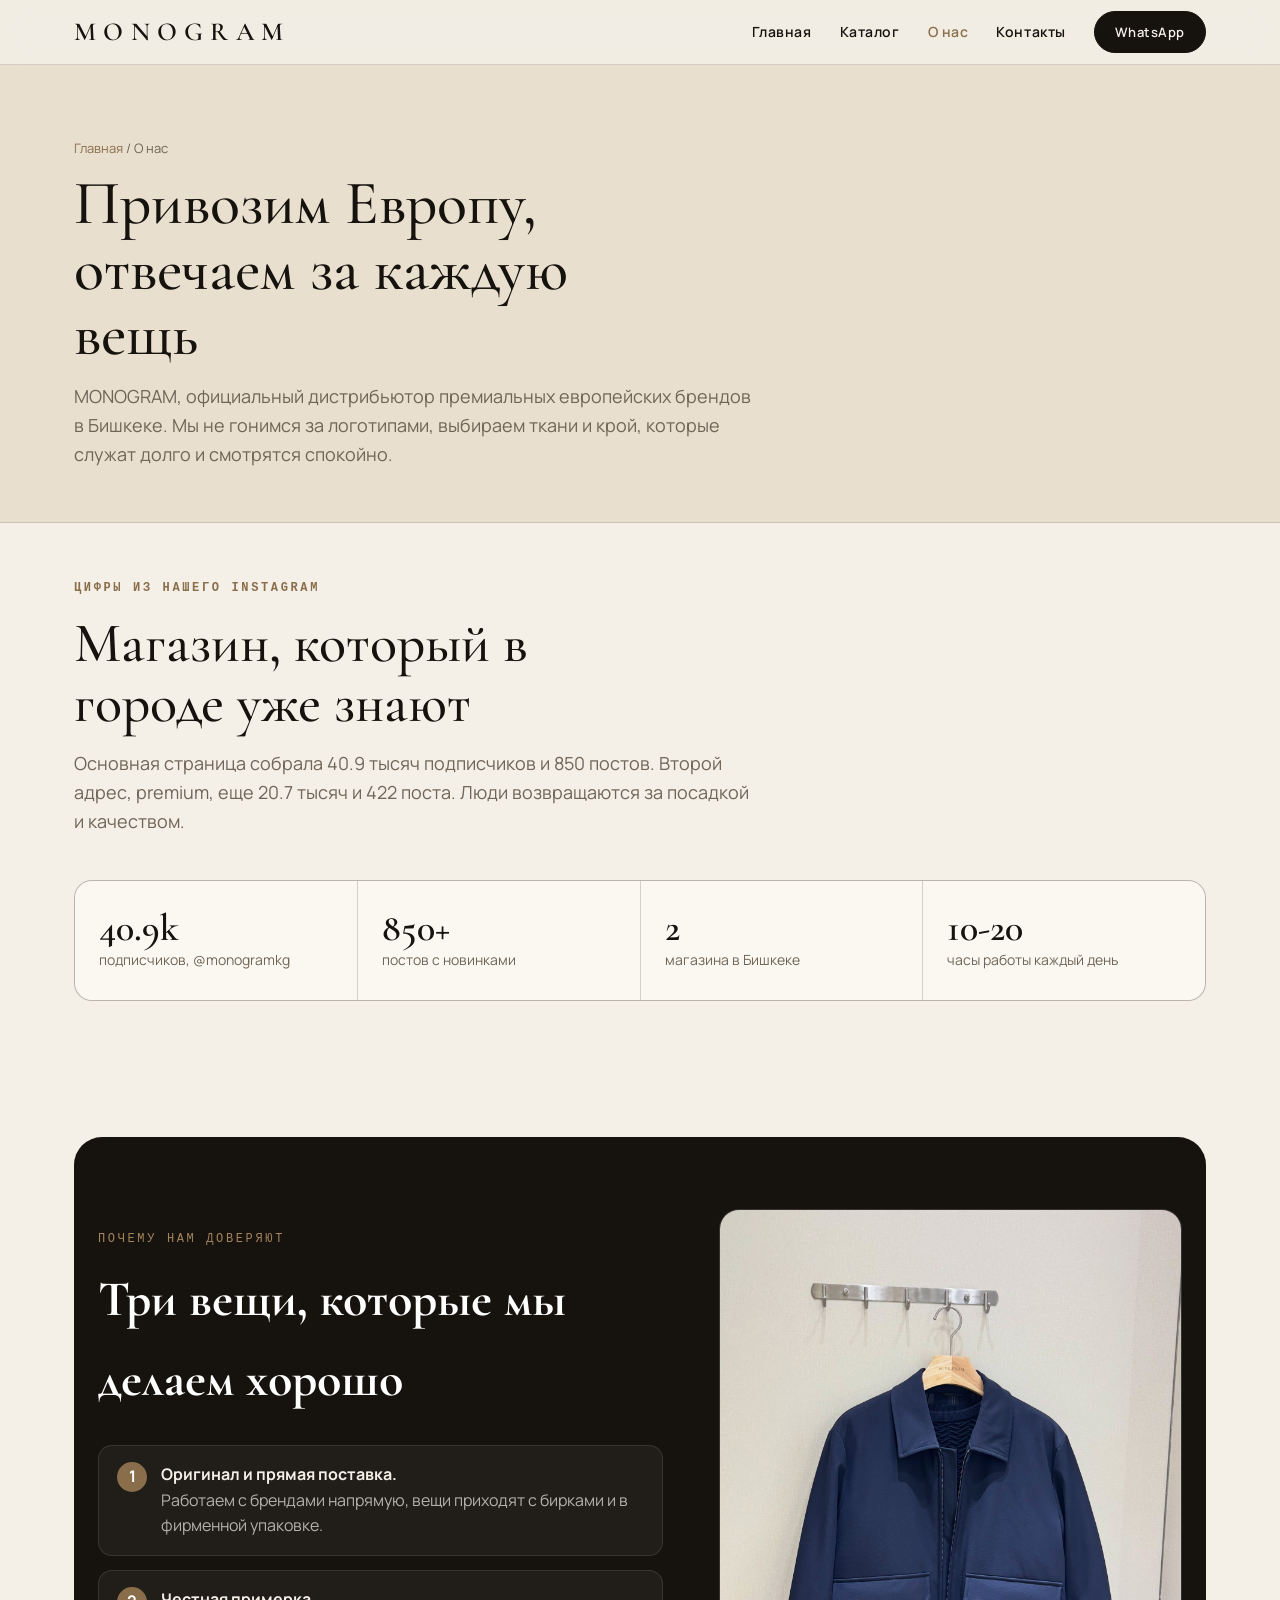
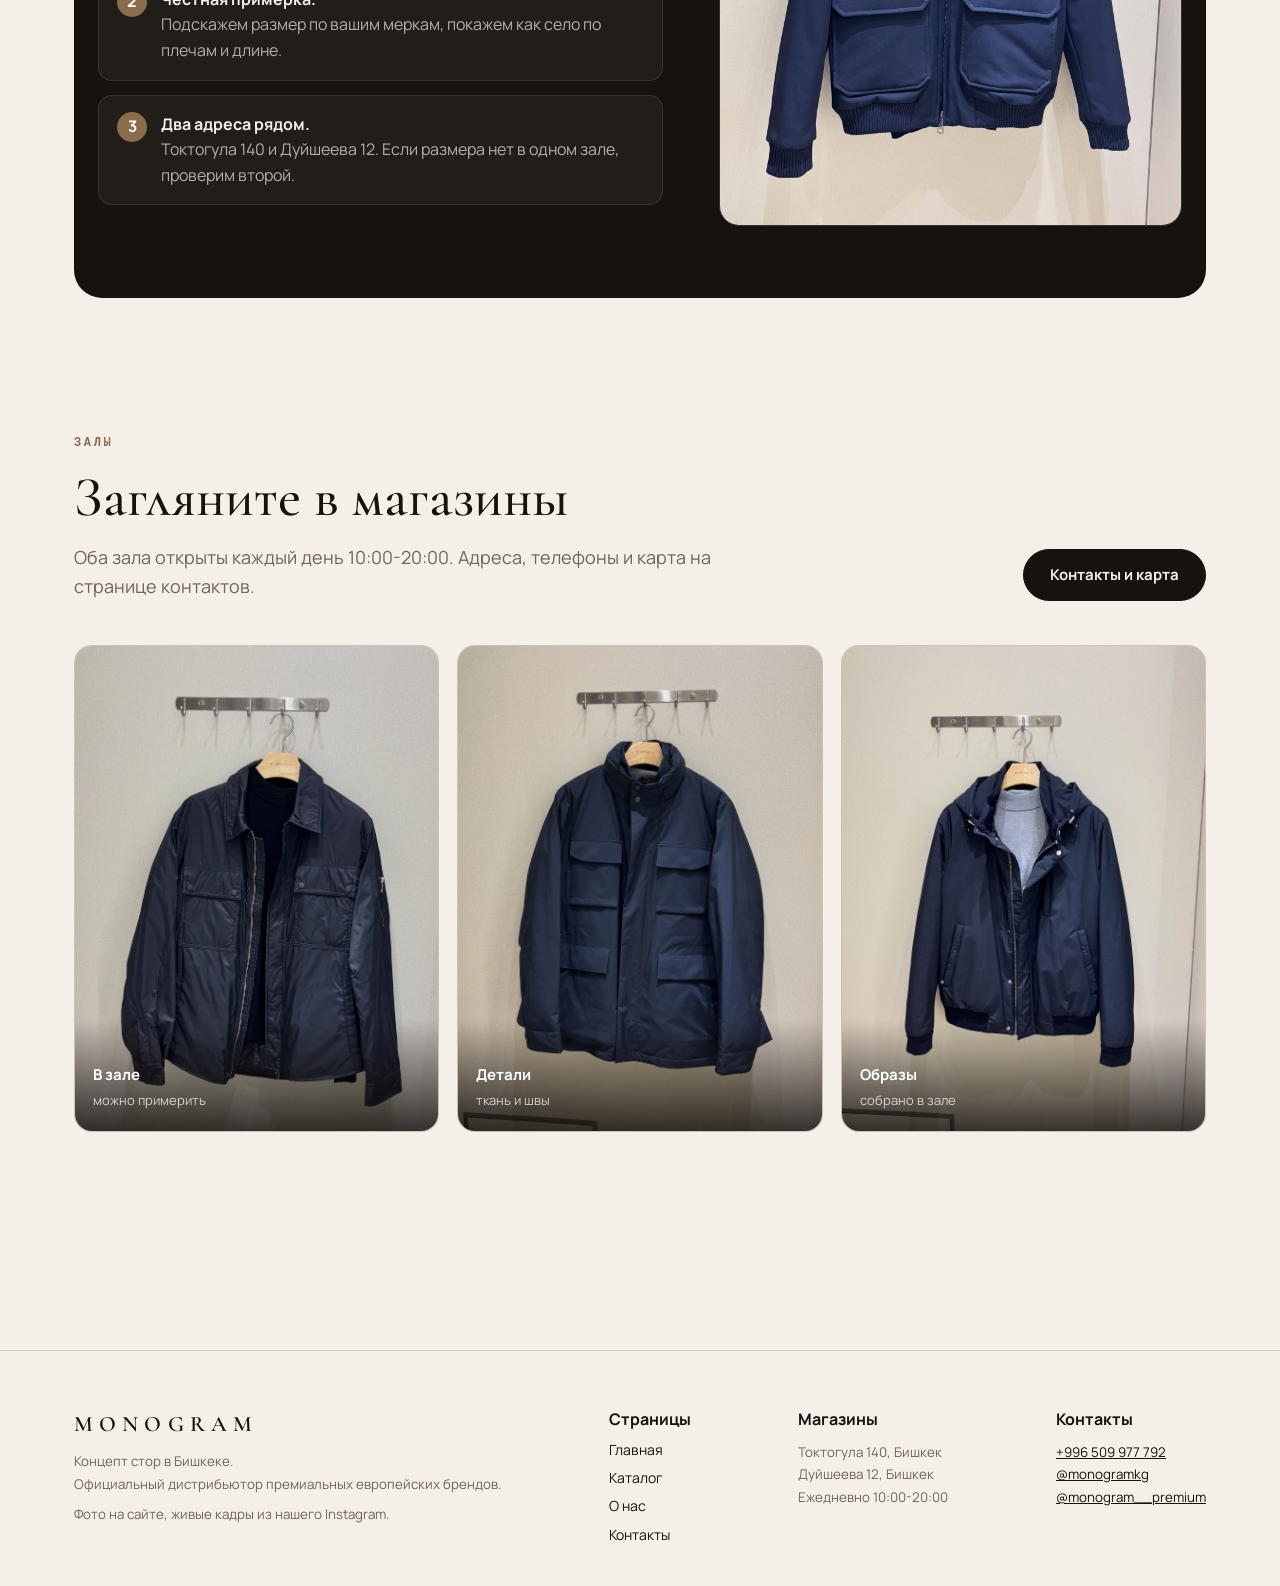
==== about.html @ c0bdc894 "Multipage site: home, catalog, about, contacts with shared styles" ====
<!DOCTYPE html>
<html lang="ru">
<head>
<meta charset="UTF-8">
<meta name="viewport" content="width=device-width, initial-scale=1.0">
<title>О нас, MONOGRAM Бишкек</title>
<meta name="description" content="MONOGRAM, концепт стор в Бишкеке. Официальный дистрибьютор премиальных европейских брендов. Оригинал, честная примерка, два магазина.">
<meta property="og:title" content="О нас, MONOGRAM Бишкек">
<meta property="og:type" content="website">
<link rel="icon" href="data:image/svg+xml,%3Csvg xmlns='http://www.w3.org/2000/svg' viewBox='0 0 64 64'%3E%3Crect width='64' height='64' rx='14' fill='%2316120d'/%3E%3Ctext x='32' y='42' font-family='Georgia,serif' font-size='34' fill='%23f4efe7' text-anchor='middle'%3EM%3C/text%3E%3C/svg%3E">
<link rel="preconnect" href="https://fonts.googleapis.com">
<link rel="preconnect" href="https://fonts.gstatic.com" crossorigin>
<link href="https://fonts.googleapis.com/css2?family=Cormorant+Garamond:ital,wght@0,400;0,500;0,600;1,400&family=Manrope:wght@400;500;600;700&display=swap" rel="stylesheet">
<link rel="stylesheet" href="styles.css">
</head>
<body>

<nav>
  <div class="wrap nav-in">
    <a class="logo" href="index.html">MONOGRAM</a>
    <div class="nav-links">
      <a href="index.html">Главная</a>
      <a href="catalog.html">Каталог</a>
      <a href="about.html" class="active">О нас</a>
      <a href="contacts.html">Контакты</a>
      <a class="btn small" href="https://wa.me/996509977792?text=%D0%97%D0%B4%D1%80%D0%B0%D0%B2%D1%81%D1%82%D0%B2%D1%83%D0%B9%D1%82%D0%B5!%20%D0%9F%D0%BE%D0%B4%D1%81%D0%BA%D0%B0%D0%B6%D0%B8%D1%82%D0%B5%20%D0%BF%D1%80%D0%BE%20%D0%BD%D0%B0%D0%BB%D0%B8%D1%87%D0%B8%D0%B5%20%D1%80%D0%B0%D0%B7%D0%BC%D0%B5%D1%80%D0%B0" target="_blank" rel="noopener">WhatsApp</a>
    </div>
  </div>
</nav>

<header class="page-hero">
  <div class="wrap">
    <div class="crumbs"><a href="index.html">Главная</a> / О нас</div>
    <h1>Привозим Европу, отвечаем за каждую вещь</h1>
    <p>MONOGRAM, официальный дистрибьютор премиальных европейских брендов в Бишкеке. Мы не гонимся за логотипами, выбираем ткани и крой, которые служат долго и смотрятся спокойно.</p>
  </div>
</header>

<main>
<section style="padding-top:56px">
  <div class="wrap">
    <div class="mono eyebrow rv">цифры из нашего Instagram</div>
    <h2 class="title serif rv">Магазин, который в городе уже знают</h2>
    <p class="lead rv">Основная страница собрала 40.9 тысяч подписчиков и 850 постов. Второй адрес, premium, еще 20.7 тысяч и 422 поста. Люди возвращаются за посадкой и качеством.</p>
    <div class="stats rv">
      <div class="stat"><b>40.9k</b><small>подписчиков, @monogramkg</small></div>
      <div class="stat"><b>850+</b><small>постов с новинками</small></div>
      <div class="stat"><b>2</b><small>магазина в Бишкеке</small></div>
      <div class="stat"><b>10-20</b><small>часы работы каждый день</small></div>
    </div>
  </div>
</section>

<section style="padding-top:40px">
  <div class="wrap">
    <div class="about rv">
      <div class="wrap">
        <div>
          <div class="mono" style="color:var(--bronze2)">почему нам доверяют</div>
          <h2 class="serif" style="font-size:clamp(30px,4vw,50px);margin-top:10px">Три вещи, которые мы делаем хорошо</h2>
          <div class="checks">
            <div class="check"><i>1</i><div><b>Оригинал и прямая поставка.</b><br><span style="color:rgba(255,255,255,.65)">Работаем с брендами напрямую, вещи приходят с бирками и в фирменной упаковке.</span></div></div>
            <div class="check"><i>2</i><div><b>Честная примерка.</b><br><span style="color:rgba(255,255,255,.65)">Подскажем размер по вашим меркам, покажем как село по плечам и длине.</span></div></div>
            <div class="check"><i>3</i><div><b>Два адреса рядом.</b><br><span style="color:rgba(255,255,255,.65)">Токтогула 140 и Дуйшеева 12. Если размера нет в одном зале, проверим второй.</span></div></div>
          </div>
        </div>
        <div class="about-photo"><img src="assets/post-3.jpg" alt="Куртка в магазине Monogram"></div>
      </div>
    </div>
  </div>
</section>

<section style="padding-top:40px">
  <div class="wrap">
    <div class="teaser rv">
      <div>
        <div class="mono eyebrow">залы</div>
        <h2 class="title serif">Загляните в магазины</h2>
        <p class="lead">Оба зала открыты каждый день 10:00-20:00. Адреса, телефоны и карта на странице контактов.</p>
      </div>
      <a class="btn" href="contacts.html">Контакты и карта</a>
    </div>
    <div class="grid">
      <div class="card rv"><img src="assets/post-9.jpg" alt="Зал Monogram" loading="lazy"><div class="cap"><b>В зале</b><small>можно примерить</small></div></div>
      <div class="card rv"><img src="assets/post-6.jpg" alt="Детали вещей" loading="lazy"><div class="cap"><b>Детали</b><small>ткань и швы</small></div></div>
      <div class="card rv"><img src="assets/post-7.jpg" alt="Образ из магазина" loading="lazy"><div class="cap"><b>Образы</b><small>собрано в зале</small></div></div>
    </div>
    <div class="rv" style="margin-top:30px"><a class="btn ghost" href="catalog.html">Смотреть весь каталог</a></div>
  </div>
</section>
</main>

<footer>
  <div class="wrap foot">
    <div>
      <a class="logo" href="index.html" style="font-size:22px">MONOGRAM</a>
      <small>Концепт стор в Бишкеке.<br>Официальный дистрибьютор премиальных европейских брендов.</small>
      <small>Фото на сайте, живые кадры из нашего Instagram.</small>
    </div>
    <div>
      <b>Страницы</b>
      <nav><a href="index.html">Главная</a><a href="catalog.html">Каталог</a><a href="about.html">О нас</a><a href="contacts.html">Контакты</a></nav>
    </div>
    <div>
      <b>Магазины</b>
      <small>Токтогула 140, Бишкек<br>Дуйшеева 12, Бишкек<br>Ежедневно 10:00-20:00</small>
    </div>
    <div>
      <b>Контакты</b>
      <small><a href="tel:+996509977792">+996 509 977 792</a><br>
      <a href="https://www.instagram.com/monogramkg" target="_blank" rel="noopener">@monogramkg</a><br>
      <a href="https://www.instagram.com/monogram__premium" target="_blank" rel="noopener">@monogram__premium</a></small>
    </div>
  </div>
</footer>

<div class="lb" id="lb"><button id="lbClose" aria-label="Закрыть">×</button><img id="lbImg" src="" alt="Фото крупно"></div>
<script src="script.js"></script>
</body>
</html>
---- styles.css ----
:root{
  --ivory:#f4efe7;
  --sand:#e9dfcf;
  --sand2:#ded2ba;
  --ink:#16120d;
  --ink2:#241e16;
  --bronze:#8a6e4b;
  --bronze2:#a5855c;
  --muted:#6f6558;
  --line:rgba(22,18,13,.14);
  --card:#fbf8f2;
}
*{margin:0;padding:0;box-sizing:border-box}
html{scroll-behavior:smooth}
body{
  font-family:"Manrope",system-ui,-apple-system,"Segoe UI",Roboto,sans-serif;
  background:var(--ivory);
  color:var(--ink);
  line-height:1.6;
  overflow-x:hidden;
}
::selection{background:var(--bronze);color:#fff}
.serif{font-family:"Cormorant Garamond",Georgia,serif}
.mono{font-family:ui-monospace,SFMono-Regular,Menlo,Consolas,monospace;font-size:12px;letter-spacing:.22em;text-transform:uppercase}
.wrap{max-width:1180px;margin:0 auto;padding:0 24px}
/* NAV */
nav{
  position:fixed;inset:0 0 auto 0;z-index:50;
  backdrop-filter:blur(14px);-webkit-backdrop-filter:blur(14px);
  background:rgba(244,239,231,.86);
  border-bottom:1px solid var(--line);
}
.nav-in{display:flex;align-items:center;justify-content:space-between;height:64px}
.logo{font-family:"Cormorant Garamond",serif;font-size:26px;letter-spacing:.28em;font-weight:600;text-decoration:none;color:var(--ink)}
.nav-links{display:flex;gap:28px;align-items:center}
.nav-links a{color:var(--ink);text-decoration:none;font-size:14px;font-weight:600;letter-spacing:.04em}
.nav-links a:hover{color:var(--bronze)}
.nav-links a.active{color:var(--bronze)}
.nav-links a.btn{color:var(--ivory)}
.nav-links a.btn.ghost{color:var(--ink)}
.btn{
  display:inline-flex;align-items:center;gap:10px;
  background:var(--ink);color:var(--ivory);
  padding:13px 26px;border-radius:999px;text-decoration:none;
  font-weight:700;font-size:15px;border:1px solid var(--ink);
  transition:transform .25s ease,background .25s ease,color .25s ease;
  cursor:pointer;
}
.btn:hover{background:var(--bronze);border-color:var(--bronze);transform:translateY(-2px)}
.btn.ghost{background:transparent;color:var(--ink)}
.btn.ghost:hover{background:var(--ink);color:var(--ivory)}
.btn.small{padding:10px 20px;font-size:13px}
/* HERO (home) */
.hero{position:relative;background:var(--ink);overflow:hidden}
.hero-bg{position:absolute;inset:0}
.hero-bg img{width:100%;height:100%;object-fit:cover;display:block}
.hero-bg::after{content:"";position:absolute;inset:0;background:linear-gradient(100deg,rgba(10,8,5,.74) 15%,rgba(10,8,5,.42) 55%,rgba(10,8,5,.18) 100%)}
.hero-in{position:relative;z-index:2;padding:168px 0 84px;min-height:92vh;display:flex;flex-direction:column;justify-content:center}
.hero .kicker{color:var(--sand2);margin-bottom:14px}
.hero h1{color:#fff;font-weight:500;line-height:1.04;font-size:clamp(40px,6.2vw,82px);max-width:14ch;text-shadow:0 2px 24px rgba(0,0,0,.45)}
.hero p{color:rgba(255,255,255,.86);max-width:48ch;margin-top:16px;font-size:17px}
.hero .row{display:flex;gap:14px;margin-top:28px;flex-wrap:wrap}
.btn.light{background:var(--ivory);color:var(--ink);border-color:var(--ivory)}
.btn.light:hover{background:var(--bronze2);border-color:var(--bronze2);color:#fff}
.btn.line{background:transparent;color:#fff;border-color:rgba(255,255,255,.5)}
.btn.line:hover{border-color:#fff;background:rgba(255,255,255,.12)}
.hero-meta{display:flex;gap:28px;flex-wrap:wrap;margin-top:46px;padding-top:22px;border-top:1px solid rgba(255,255,255,.22)}
.hero-meta div{color:rgba(255,255,255,.72);font-size:14px}
.hero-meta b{display:block;color:#fff;font-size:15px;margin-bottom:2px}
/* PAGE HERO (inner pages) */
.page-hero{background:var(--sand);border-bottom:1px solid var(--line);padding:138px 0 54px}
.page-hero h1{font-family:"Cormorant Garamond",serif;font-weight:500;font-size:clamp(36px,5vw,62px);line-height:1.06;margin-top:12px;max-width:20ch}
.page-hero p{color:var(--muted);font-size:18px;max-width:62ch;margin-top:14px}
.crumbs{font-size:13px;color:var(--muted)}
.crumbs a{color:var(--bronze);text-decoration:none}
/* MARQUEE */
.marquee{background:var(--ink);color:var(--sand);overflow:hidden;border-top:1px solid rgba(255,255,255,.08);padding:14px 0}
.marquee-track{display:flex;gap:56px;white-space:nowrap;animation:mq 26s linear infinite;width:max-content}
.marquee-track span{font-size:13px;letter-spacing:.3em;text-transform:uppercase}
@keyframes mq{to{transform:translateX(-50%)}}
/* SECTIONS */
section{padding:96px 0}
.eyebrow{color:var(--bronze);font-weight:700;margin-bottom:14px}
h2.title{font-family:"Cormorant Garamond",serif;font-weight:500;font-size:clamp(32px,4.4vw,56px);line-height:1.08;max-width:20ch}
.lead{color:var(--muted);font-size:18px;max-width:62ch;margin-top:16px}
.stats{display:grid;grid-template-columns:repeat(4,1fr);gap:1px;background:var(--line);border:1px solid var(--line);border-radius:18px;overflow:hidden;margin-top:44px}
.stat{background:var(--card);padding:28px 24px}
.stat b{font-family:"Cormorant Garamond",serif;font-size:38px;font-weight:600;display:block;line-height:1}
.stat small{color:var(--muted);font-size:14px}
/* COLLECTION */
.grid{display:grid;grid-template-columns:repeat(3,1fr);gap:18px;margin-top:44px}
.card{position:relative;border-radius:18px;overflow:hidden;background:var(--sand);aspect-ratio:3/4;cursor:pointer;border:1px solid var(--line)}
.card img{width:100%;height:100%;object-fit:cover;transition:transform .8s ease;display:block}
.card:hover img{transform:scale(1.05)}
.card .cap{position:absolute;left:0;right:0;bottom:0;padding:44px 18px 18px;background:linear-gradient(180deg,transparent,rgba(10,8,5,.78));color:#fff}
.card .cap b{font-size:15px;display:block}
.card .cap small{opacity:.75;font-size:13px}
.card.hide{display:none}
.filters{display:flex;gap:10px;flex-wrap:wrap;margin-top:30px}
.chip{background:transparent;border:1px solid var(--line);border-radius:999px;padding:10px 22px;font-size:14px;font-weight:600;color:var(--ink);cursor:pointer;font-family:inherit}
.chip.on{background:var(--ink);color:var(--ivory);border-color:var(--ink)}
/* ABOUT */
.about{background:var(--ink);color:var(--ivory);border-radius:28px;padding:72px 0;position:relative;overflow:hidden}
.about .wrap{display:grid;grid-template-columns:1.1fr .9fr;gap:56px;align-items:center}
.about h2{color:#fff}
.about p{color:rgba(244,239,231,.78);margin-top:16px;font-size:17px}
.checks{margin-top:26px;display:grid;gap:14px}
.check{display:flex;gap:14px;align-items:flex-start;background:rgba(255,255,255,.05);border:1px solid rgba(255,255,255,.1);border-radius:14px;padding:16px 18px}
.check i{width:30px;height:30px;flex:0 0 30px;border-radius:50%;background:var(--bronze);color:#fff;display:flex;align-items:center;justify-content:center;font-style:normal;font-weight:700}
.about-photo{border-radius:20px;overflow:hidden;border:1px solid rgba(255,255,255,.14)}
.about-photo img{width:100%;height:100%;object-fit:cover;display:block;aspect-ratio:3/4}
/* STORES */
.stores{display:grid;grid-template-columns:1fr 1fr;gap:18px;margin-top:44px}
.store{background:var(--card);border:1px solid var(--line);border-radius:20px;padding:34px}
.store h3{font-family:"Cormorant Garamond",serif;font-size:30px;font-weight:600}
.store .addr{margin:12px 0 4px;font-size:17px}
.store .meta{color:var(--muted);font-size:14px}
.store .row{display:flex;gap:10px;margin-top:22px;flex-wrap:wrap}
/* STEPS */
.steps{display:grid;grid-template-columns:repeat(3,1fr);gap:18px;margin-top:44px}
.step{background:var(--card);border:1px solid var(--line);border-radius:20px;padding:30px}
.step .n{font-family:"Cormorant Garamond",serif;font-size:44px;color:var(--bronze);line-height:1}
.step h4{margin:12px 0 8px;font-size:18px}
.step p{color:var(--muted);font-size:15px}
/* FAQ */
.faq{margin-top:36px;display:grid;gap:12px}
.faq details{background:var(--card);border:1px solid var(--line);border-radius:14px;padding:20px 22px}
.faq summary{cursor:pointer;font-weight:700;font-size:16px;list-style:none}
.faq summary::-webkit-details-marker{display:none}
.faq details p{color:var(--muted);margin-top:10px;font-size:15px}
/* CTA */
.cta{background:linear-gradient(135deg,var(--ink2),#3a2d1d);color:#fff;border-radius:28px;padding:72px 24px;text-align:center;position:relative;overflow:hidden}
.cta h2{font-family:"Cormorant Garamond",serif;font-size:clamp(32px,4.6vw,58px);font-weight:500;line-height:1.08;max-width:22ch;margin:0 auto}
.cta p{color:rgba(255,255,255,.75);margin:16px auto 0;max-width:52ch}
.cta .row{display:flex;gap:12px;justify-content:center;margin-top:30px;flex-wrap:wrap}
.wa-form{margin:34px auto 0;max-width:520px;display:grid;gap:10px;text-align:left}
.wa-form input,.wa-form select{background:rgba(255,255,255,.08);border:1px solid rgba(255,255,255,.2);color:#fff;border-radius:12px;padding:14px 16px;font-size:15px;width:100%}
.wa-form input::placeholder{color:rgba(255,255,255,.5)}
.wa-form .note{font-size:13px;color:rgba(255,255,255,.6);text-align:center}
/* TEASER BAND */
.teaser{display:flex;justify-content:space-between;align-items:flex-end;gap:24px;flex-wrap:wrap}
.teaser .btn{flex-shrink:0}
/* FOOTER */
footer{padding:56px 0 40px;border-top:1px solid var(--line);margin-top:40px}
.foot{display:flex;justify-content:space-between;gap:32px;flex-wrap:wrap}
.foot small{color:var(--muted);display:block;margin-top:8px;line-height:1.7}
.foot a{color:var(--ink)}
.foot nav{position:static;background:none;border:0;backdrop-filter:none}
.foot nav a{display:block;margin-top:6px;font-size:14px;text-decoration:none}
/* REVEAL */
.rv{opacity:0;transform:translateY(28px);transition:opacity .7s ease,transform .7s ease}
.rv.in{opacity:1;transform:none}
/* LIGHTBOX */
.lb{position:fixed;inset:0;background:rgba(10,8,5,.9);display:none;align-items:center;justify-content:center;z-index:99;padding:24px}
.lb.open{display:flex}
.lb img{max-width:min(92vw,700px);max-height:84vh;border-radius:14px}
.lb button{position:absolute;top:20px;right:20px;background:#fff;border:0;border-radius:50%;width:44px;height:44px;font-size:20px;cursor:pointer}
/* SVG divider */
.divider{display:flex;justify-content:center;padding:0}
.divider svg{width:220px;height:24px}
.divider path{stroke:var(--bronze);stroke-width:1.5;fill:none}
@media(max-width:900px){
  .nav-in{flex-wrap:wrap;height:auto;padding:12px 0 0}
  .logo{font-size:21px;padding:0 24px}
  .nav-links{display:flex;gap:18px;overflow-x:auto;width:100%;padding:10px 24px 14px;scrollbar-width:none}
  .nav-links::-webkit-scrollbar{display:none}
  .nav-links a{white-space:nowrap}
  .grid{grid-template-columns:1fr 1fr}
  .about .wrap{grid-template-columns:1fr}
  .stores{grid-template-columns:1fr}
  .steps{grid-template-columns:1fr}
  .stats{grid-template-columns:1fr 1fr}
  section{padding:64px 0}
  .hero-in{padding:150px 0 60px;min-height:88vh}
  .page-hero{padding:150px 0 44px}
}
@media(max-width:560px){.grid{grid-template-columns:1fr}}
@media(prefers-reduced-motion:reduce){
  *{animation:none!important;transition:none!important}
  html{scroll-behavior:auto}
}
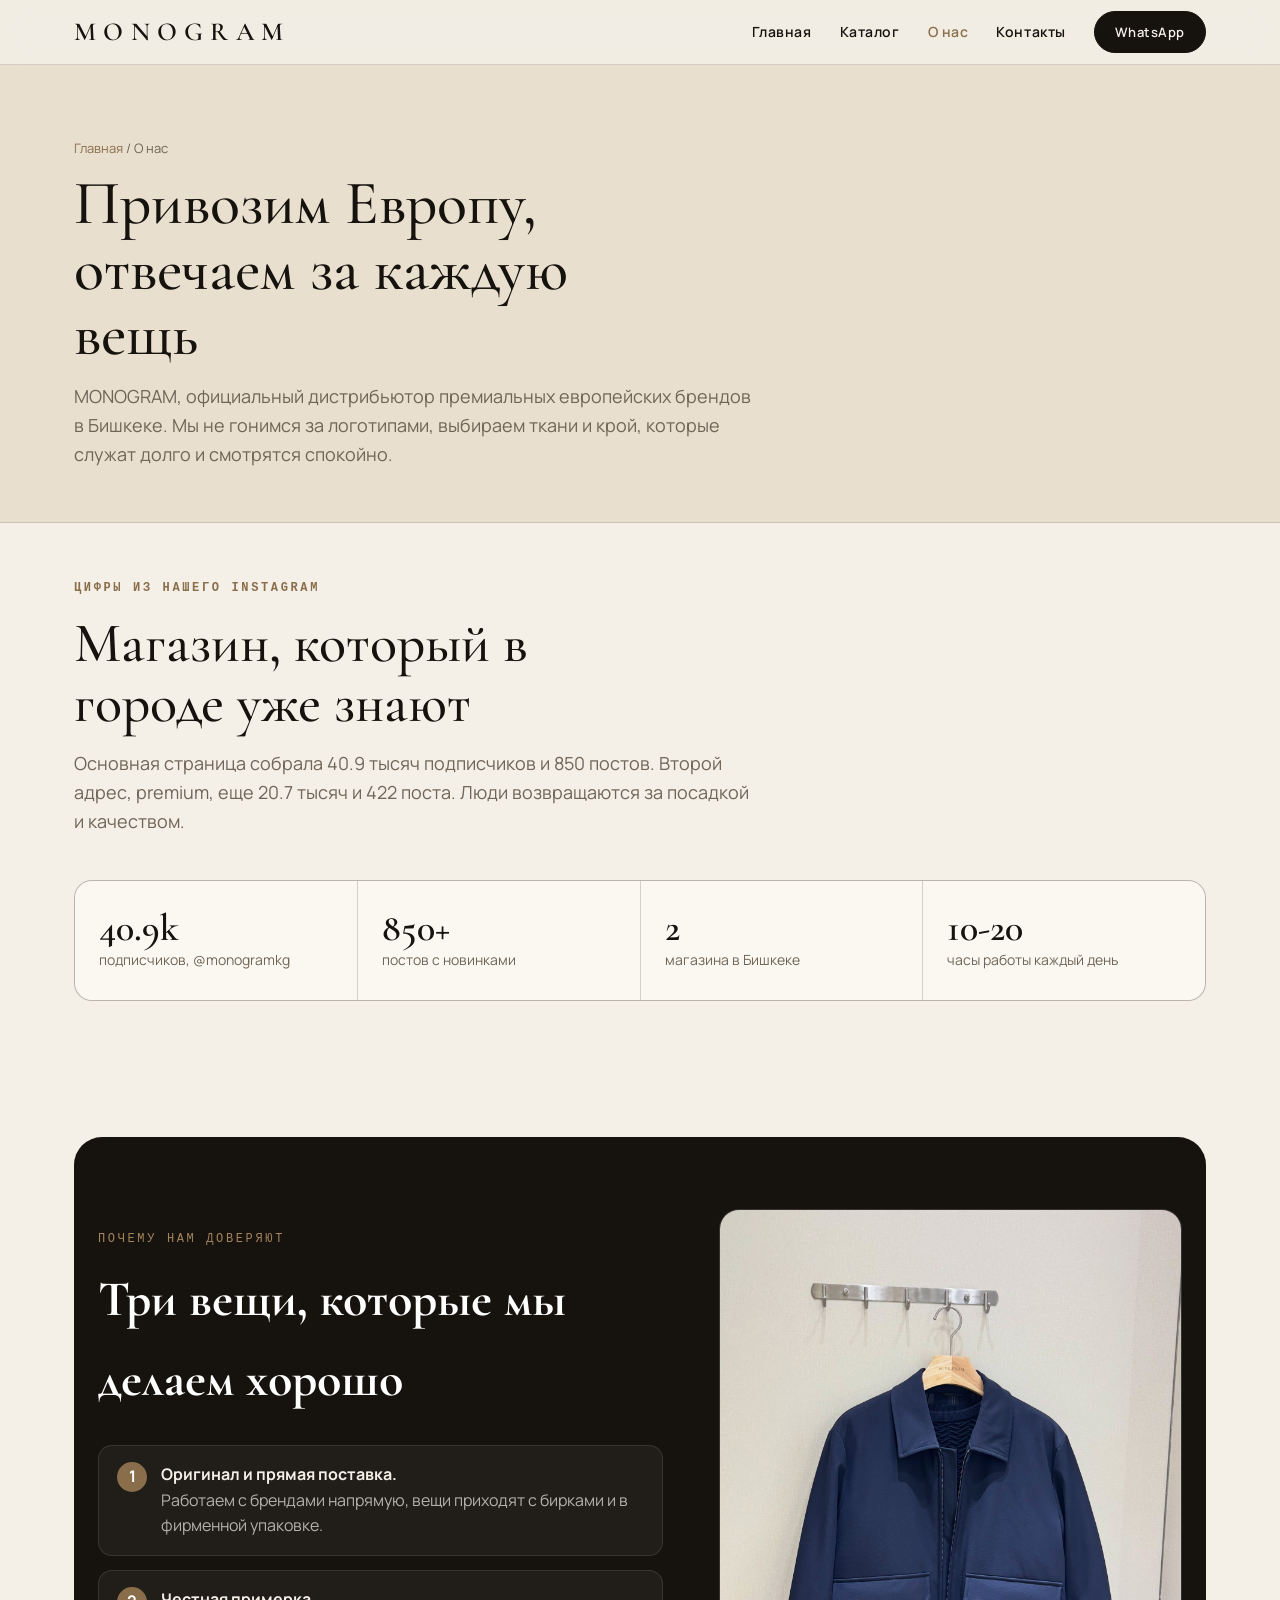
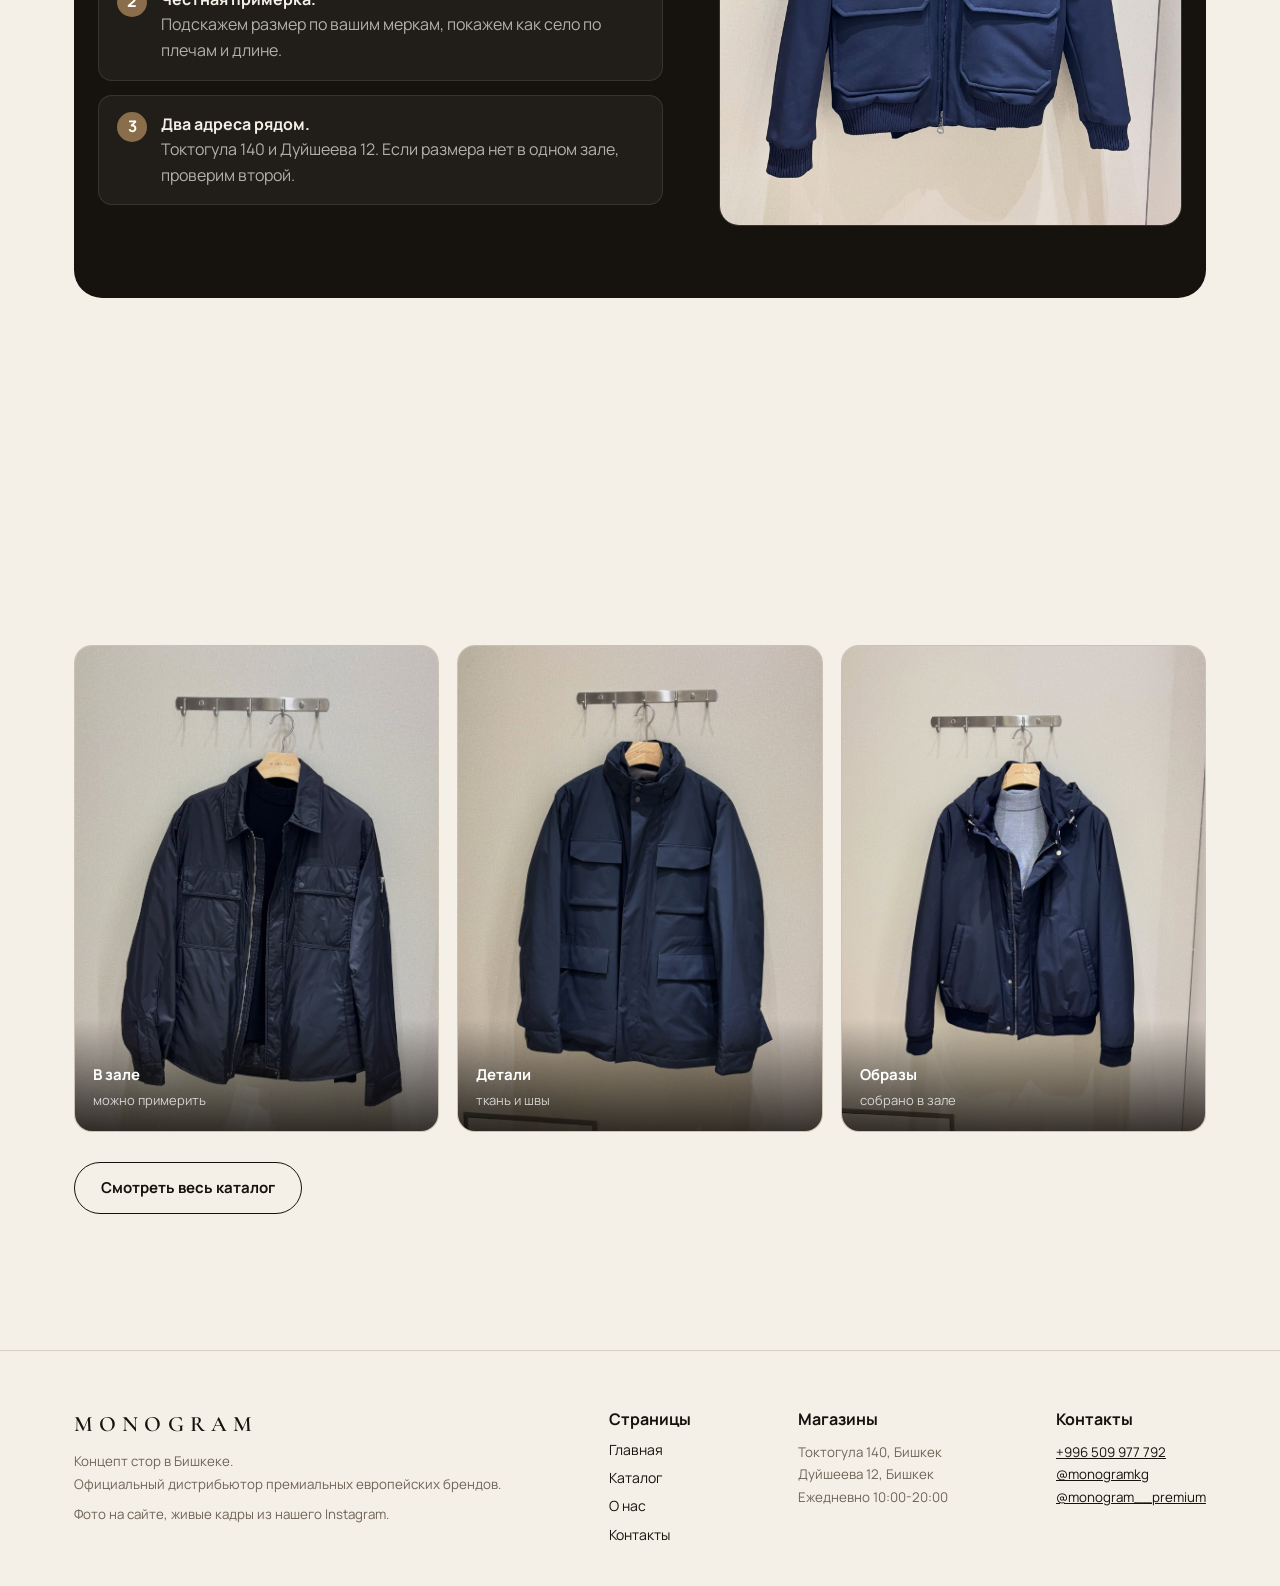
==== commit 00149cda: "Burger menu for mobile navigation" ====
--- a/about.html
+++ b/about.html
@@ -18,6 +18,7 @@
 <nav>
   <div class="wrap nav-in">
     <a class="logo" href="index.html">MONOGRAM</a>
+    <button class="burger" id="burger" aria-label="Открыть меню" aria-expanded="false"><span></span><span></span><span></span></button>
     <div class="nav-links">
       <a href="index.html">Главная</a>
       <a href="catalog.html">Каталог</a>
--- a/styles.css
+++ b/styles.css
@@ -50,23 +50,21 @@
 .btn.ghost{background:transparent;color:var(--ink)}
 .btn.ghost:hover{background:var(--ink);color:var(--ivory)}
 .btn.small{padding:10px 20px;font-size:13px}
+.burger{display:none;background:none;border:0;cursor:pointer;padding:12px 4px}
+.burger span{display:block;width:24px;height:2px;background:var(--ink);margin:5px 0;transition:transform .3s ease,opacity .3s ease}
 /* HERO (home) */
 .hero{position:relative;background:var(--ink);overflow:hidden}
 .hero-bg{position:absolute;inset:0}
 .hero-bg img{width:100%;height:100%;object-fit:cover;display:block}
 .hero-bg::after{content:"";position:absolute;inset:0;background:linear-gradient(100deg,rgba(10,8,5,.74) 15%,rgba(10,8,5,.42) 55%,rgba(10,8,5,.18) 100%)}
-.hero-in{position:relative;z-index:2;padding:168px 0 84px;min-height:92vh;display:flex;flex-direction:column;justify-content:center}
-.hero .kicker{color:var(--sand2);margin-bottom:14px}
-.hero h1{color:#fff;font-weight:500;line-height:1.04;font-size:clamp(40px,6.2vw,82px);max-width:14ch;text-shadow:0 2px 24px rgba(0,0,0,.45)}
+.hero-in{position:relative;z-index:2;padding:128px 24px 52px;min-height:62vh;display:flex;flex-direction:column;justify-content:center}
+.hero h1{color:#fff;font-weight:500;line-height:1.06;font-size:clamp(32px,4.4vw,58px);max-width:16ch;text-shadow:0 2px 24px rgba(0,0,0,.45)}
 .hero p{color:rgba(255,255,255,.86);max-width:48ch;margin-top:16px;font-size:17px}
-.hero .row{display:flex;gap:14px;margin-top:28px;flex-wrap:wrap}
+.hero .row{display:flex;gap:14px;margin-top:22px;flex-wrap:wrap}
 .btn.light{background:var(--ivory);color:var(--ink);border-color:var(--ivory)}
 .btn.light:hover{background:var(--bronze2);border-color:var(--bronze2);color:#fff}
 .btn.line{background:transparent;color:#fff;border-color:rgba(255,255,255,.5)}
 .btn.line:hover{border-color:#fff;background:rgba(255,255,255,.12)}
-.hero-meta{display:flex;gap:28px;flex-wrap:wrap;margin-top:46px;padding-top:22px;border-top:1px solid rgba(255,255,255,.22)}
-.hero-meta div{color:rgba(255,255,255,.72);font-size:14px}
-.hero-meta b{display:block;color:#fff;font-size:15px;margin-bottom:2px}
 /* PAGE HERO (inner pages) */
 .page-hero{background:var(--sand);border-bottom:1px solid var(--line);padding:138px 0 54px}
 .page-hero h1{font-family:"Cormorant Garamond",serif;font-weight:500;font-size:clamp(36px,5vw,62px);line-height:1.06;margin-top:12px;max-width:20ch}
@@ -160,19 +158,34 @@
 .divider svg{width:220px;height:24px}
 .divider path{stroke:var(--bronze);stroke-width:1.5;fill:none}
 @media(max-width:900px){
-  .nav-in{flex-wrap:wrap;height:auto;padding:12px 0 0}
-  .logo{font-size:21px;padding:0 24px}
-  .nav-links{display:flex;gap:18px;overflow-x:auto;width:100%;padding:10px 24px 14px;scrollbar-width:none}
-  .nav-links::-webkit-scrollbar{display:none}
-  .nav-links a{white-space:nowrap}
+  .nav-in{flex-wrap:nowrap;height:64px;padding:0}
+  .logo{font-size:21px}
+  .burger{display:block}
+  .burger.open span:nth-child(1){transform:translateY(7px) rotate(45deg)}
+  .burger.open span:nth-child(2){opacity:0}
+  .burger.open span:nth-child(3){transform:translateY(-7px) rotate(-45deg)}
+  .nav-links{position:absolute;top:100%;left:0;right:0;flex-direction:column;align-items:stretch;gap:0;background:var(--ivory);border-bottom:1px solid var(--line);box-shadow:0 24px 40px rgba(22,18,13,.12);padding:0 24px;max-height:0;opacity:0;overflow:hidden;transition:max-height .35s ease,opacity .3s ease,padding .3s ease}
+  .nav-links.open{max-height:460px;opacity:1;padding:8px 24px 20px}
+  .nav-links a{white-space:normal;padding:13px 0;border-bottom:1px solid var(--line);font-size:16px}
+  .nav-links a.btn{margin-top:14px;justify-content:center;border-bottom:0}
+  .hero .row .btn{flex:1 1 100%;justify-content:center}
+  .cta .row .btn{flex:1 1 100%;justify-content:center}
+  .teaser{flex-direction:column;align-items:flex-start}
+  .store{padding:26px 22px}
+  .step{padding:24px 22px}
+  .about{padding:48px 0}
+  .about .wrap{gap:32px}
+  .cta{padding:52px 20px}
+  .stat{padding:22px 18px}
+  .stat b{font-size:32px}
   .grid{grid-template-columns:1fr 1fr}
   .about .wrap{grid-template-columns:1fr}
   .stores{grid-template-columns:1fr}
   .steps{grid-template-columns:1fr}
   .stats{grid-template-columns:1fr 1fr}
   section{padding:64px 0}
-  .hero-in{padding:150px 0 60px;min-height:88vh}
-  .page-hero{padding:150px 0 44px}
+  .hero-in{padding:118px 24px 44px;min-height:0}
+  .page-hero{padding:112px 0 44px}
 }
 @media(max-width:560px){.grid{grid-template-columns:1fr}}
 @media(prefers-reduced-motion:reduce){
